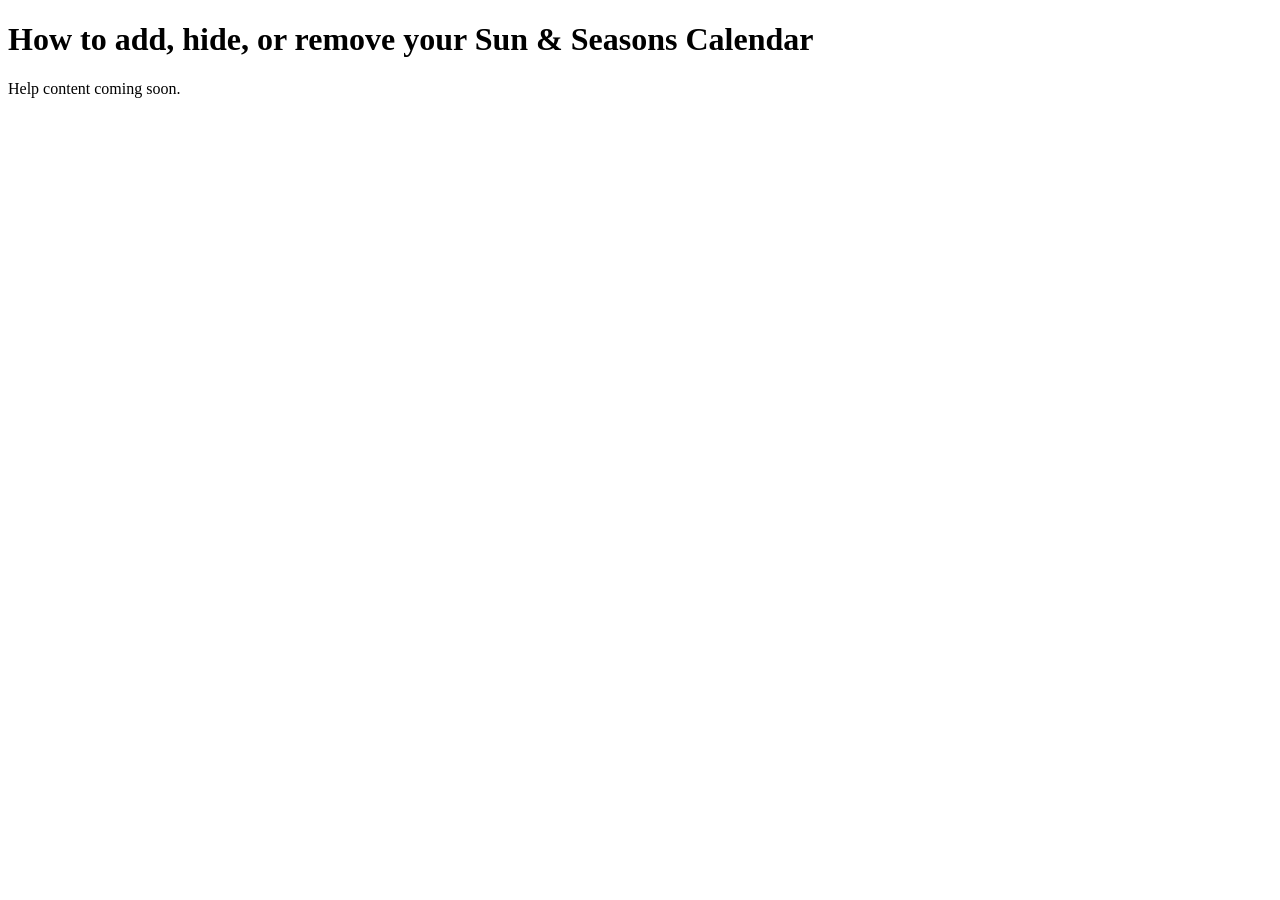
==== templates/help.html @ 1cf153e4 "Initial project scaffold - Add project plan (Sun-Seasons-Calendar-Project-Plan.md) with resolved tec" ====
<!DOCTYPE html>
<html lang="en">
<head>
  <meta charset="UTF-8">
  <meta name="viewport" content="width=device-width, initial-scale=1.0">
  <title>Help — Sun &amp; Seasons Calendar</title>
  <link rel="stylesheet" href="/static/style.css">
</head>
<body>
  <h1>How to add, hide, or remove your Sun &amp; Seasons Calendar</h1>
  <p>Help content coming soon.</p>
</body>
</html>
---- static/style.css ----
/* Sun & Seasons Calendar — base styles (MVP placeholder) */
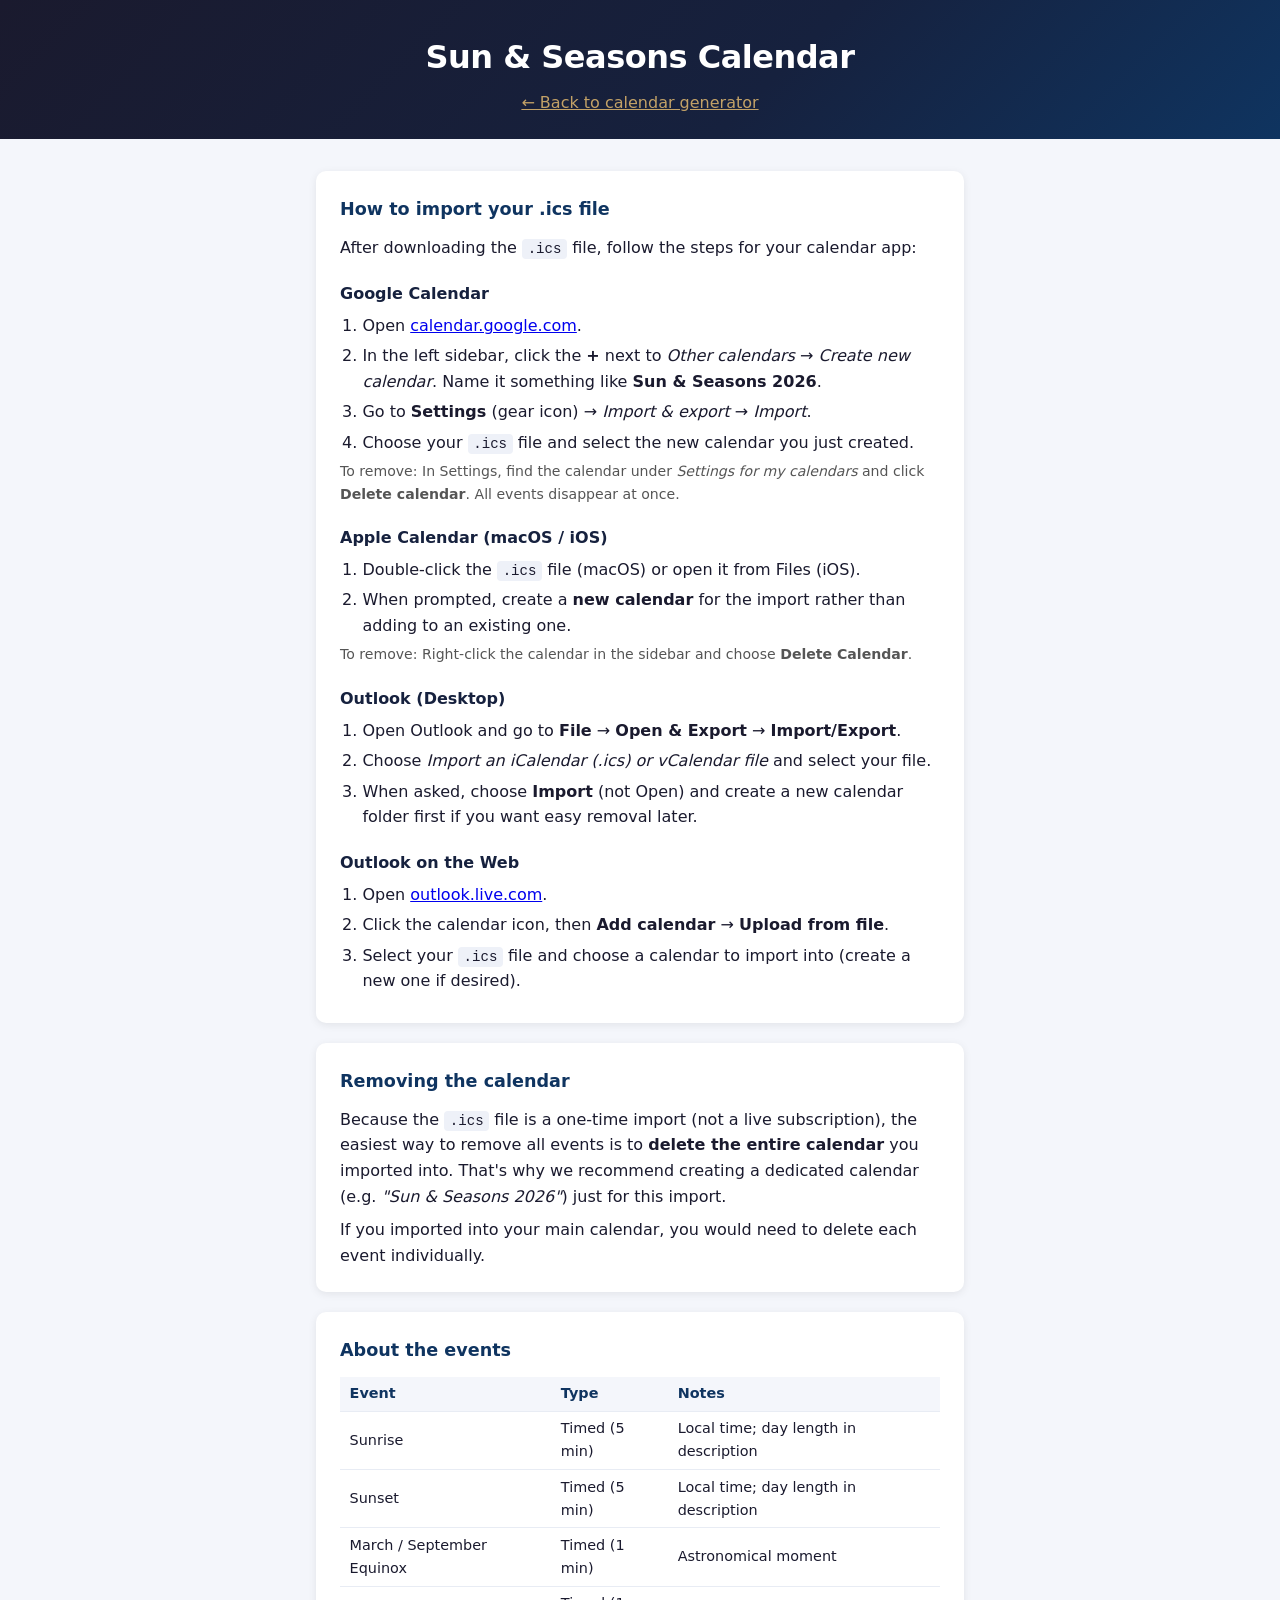
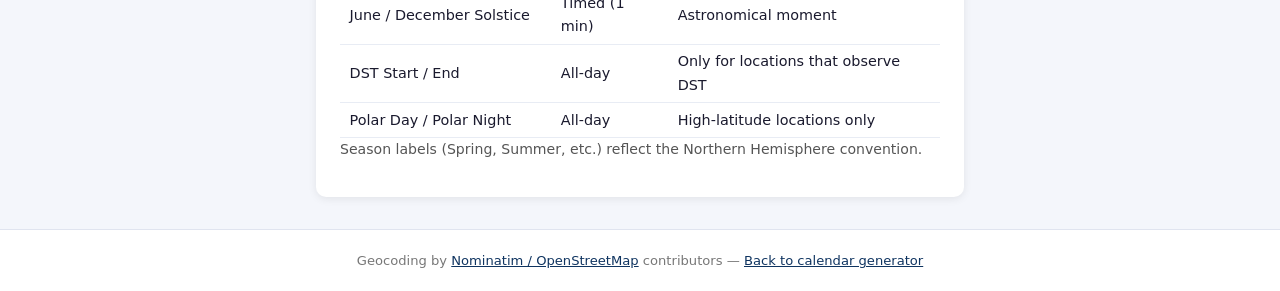
==== commit 0a46cc0b: "Complete MVP: FastAPI routes, HTML UI, CSS, geocode tests, API tests Routes wired:   GET  /         " ====
--- a/templates/help.html
+++ b/templates/help.html
@@ -3,11 +3,86 @@
 <head>
   <meta charset="UTF-8">
   <meta name="viewport" content="width=device-width, initial-scale=1.0">
-  <title>Help — Sun &amp; Seasons Calendar</title>
+  <title>Help &mdash; Sun &amp; Seasons Calendar</title>
   <link rel="stylesheet" href="/static/style.css">
 </head>
 <body>
-  <h1>How to add, hide, or remove your Sun &amp; Seasons Calendar</h1>
-  <p>Help content coming soon.</p>
+
+<header>
+  <h1>Sun &amp; Seasons Calendar</h1>
+  <p class="tagline"><a href="/">&larr; Back to calendar generator</a></p>
+</header>
+
+<main>
+  <section class="card">
+    <h2>How to import your .ics file</h2>
+    <p>After downloading the <code>.ics</code> file, follow the steps for your calendar app:</p>
+
+    <h3>Google Calendar</h3>
+    <ol>
+      <li>Open <a href="https://calendar.google.com" target="_blank" rel="noopener">calendar.google.com</a>.</li>
+      <li>In the left sidebar, click the <strong>+</strong> next to <em>Other calendars</em> &rarr; <em>Create new calendar</em>. Name it something like <strong>Sun &amp; Seasons 2026</strong>.</li>
+      <li>Go to <strong>Settings</strong> (gear icon) &rarr; <em>Import &amp; export</em> &rarr; <em>Import</em>.</li>
+      <li>Choose your <code>.ics</code> file and select the new calendar you just created.</li>
+    </ol>
+    <p class="hint">To remove: In Settings, find the calendar under <em>Settings for my calendars</em> and click <strong>Delete calendar</strong>. All events disappear at once.</p>
+
+    <h3>Apple Calendar (macOS / iOS)</h3>
+    <ol>
+      <li>Double-click the <code>.ics</code> file (macOS) or open it from Files (iOS).</li>
+      <li>When prompted, create a <strong>new calendar</strong> for the import rather than adding to an existing one.</li>
+    </ol>
+    <p class="hint">To remove: Right-click the calendar in the sidebar and choose <strong>Delete Calendar</strong>.</p>
+
+    <h3>Outlook (Desktop)</h3>
+    <ol>
+      <li>Open Outlook and go to <strong>File</strong> &rarr; <strong>Open &amp; Export</strong> &rarr; <strong>Import/Export</strong>.</li>
+      <li>Choose <em>Import an iCalendar (.ics) or vCalendar file</em> and select your file.</li>
+      <li>When asked, choose <strong>Import</strong> (not Open) and create a new calendar folder first if you want easy removal later.</li>
+    </ol>
+
+    <h3>Outlook on the Web</h3>
+    <ol>
+      <li>Open <a href="https://outlook.live.com" target="_blank" rel="noopener">outlook.live.com</a>.</li>
+      <li>Click the calendar icon, then <strong>Add calendar</strong> &rarr; <strong>Upload from file</strong>.</li>
+      <li>Select your <code>.ics</code> file and choose a calendar to import into (create a new one if desired).</li>
+    </ol>
+  </section>
+
+  <section class="card">
+    <h2>Removing the calendar</h2>
+    <p>
+      Because the <code>.ics</code> file is a one-time import (not a live subscription), the easiest way
+      to remove all events is to <strong>delete the entire calendar</strong> you imported into.
+      That's why we recommend creating a dedicated calendar (e.g. <em>"Sun &amp; Seasons 2026"</em>)
+      just for this import.
+    </p>
+    <p>If you imported into your main calendar, you would need to delete each event individually.</p>
+  </section>
+
+  <section class="card">
+    <h2>About the events</h2>
+    <table class="preview-table">
+      <thead><tr><th>Event</th><th>Type</th><th>Notes</th></tr></thead>
+      <tbody>
+        <tr><td>Sunrise</td><td>Timed (5 min)</td><td>Local time; day length in description</td></tr>
+        <tr><td>Sunset</td><td>Timed (5 min)</td><td>Local time; day length in description</td></tr>
+        <tr><td>March / September Equinox</td><td>Timed (1 min)</td><td>Astronomical moment</td></tr>
+        <tr><td>June / December Solstice</td><td>Timed (1 min)</td><td>Astronomical moment</td></tr>
+        <tr><td>DST Start / End</td><td>All-day</td><td>Only for locations that observe DST</td></tr>
+        <tr><td>Polar Day / Polar Night</td><td>All-day</td><td>High-latitude locations only</td></tr>
+      </tbody>
+    </table>
+    <p class="hint">Season labels (Spring, Summer, etc.) reflect the Northern Hemisphere convention.</p>
+  </section>
+</main>
+
+<footer>
+  <p>
+    Geocoding by <a href="https://nominatim.openstreetmap.org/" target="_blank" rel="noopener">Nominatim / OpenStreetMap</a> contributors &mdash;
+    <a href="/">Back to calendar generator</a>
+  </p>
+</footer>
+
 </body>
 </html>
--- a/static/style.css
+++ b/static/style.css
@@ -1 +1,269 @@
-/* Sun & Seasons Calendar — base styles (MVP placeholder) */
+/* Sun & Seasons Calendar — styles */
+
+*, *::before, *::after { box-sizing: border-box; margin: 0; padding: 0; }
+
+body {
+  font-family: system-ui, -apple-system, "Segoe UI", sans-serif;
+  font-size: 16px;
+  line-height: 1.6;
+  color: #1a1a2e;
+  background: #f4f6fb;
+  min-height: 100vh;
+  display: flex;
+  flex-direction: column;
+}
+
+/* ---- Header ---- */
+header {
+  background: linear-gradient(135deg, #1a1a2e 0%, #16213e 60%, #0f3460 100%);
+  color: #fff;
+  padding: 2rem 1.5rem 1.5rem;
+  text-align: center;
+}
+header h1 {
+  font-size: 2rem;
+  font-weight: 700;
+  letter-spacing: -0.5px;
+}
+header .tagline {
+  margin-top: 0.4rem;
+  opacity: 0.85;
+  font-size: 1rem;
+}
+header a { color: #e2b96f; }
+
+/* ---- Main ---- */
+main {
+  flex: 1;
+  max-width: 680px;
+  width: 100%;
+  margin: 2rem auto;
+  padding: 0 1rem;
+  display: flex;
+  flex-direction: column;
+  gap: 1.25rem;
+}
+
+/* ---- Cards ---- */
+.card {
+  background: #fff;
+  border-radius: 10px;
+  padding: 1.5rem;
+  box-shadow: 0 2px 8px rgba(0,0,0,0.08);
+}
+.card h2 {
+  font-size: 1.1rem;
+  font-weight: 600;
+  margin-bottom: 0.75rem;
+  color: #0f3460;
+}
+.card h3 {
+  font-size: 1rem;
+  font-weight: 600;
+  margin: 1.25rem 0 0.4rem;
+  color: #16213e;
+}
+.card h4 {
+  font-size: 0.95rem;
+  font-weight: 600;
+  margin: 1.25rem 0 0.5rem;
+  color: #16213e;
+}
+
+/* ---- Inputs ---- */
+.input-row {
+  display: flex;
+  gap: 0.5rem;
+  align-items: center;
+  flex-wrap: wrap;
+}
+input[type="text"],
+input[type="number"] {
+  padding: 0.55rem 0.75rem;
+  border: 1px solid #c8cfe0;
+  border-radius: 6px;
+  font-size: 0.95rem;
+  flex: 1;
+  min-width: 0;
+  transition: border-color 0.15s;
+}
+input[type="text"]:focus,
+input[type="number"]:focus {
+  outline: none;
+  border-color: #0f3460;
+  box-shadow: 0 0 0 3px rgba(15,52,96,0.12);
+}
+
+/* ---- Buttons ---- */
+button, .btn {
+  cursor: pointer;
+  font-size: 0.95rem;
+  font-family: inherit;
+  border: none;
+  border-radius: 6px;
+  padding: 0.55rem 1.1rem;
+  transition: background 0.15s, opacity 0.15s;
+}
+button:disabled { opacity: 0.55; cursor: default; }
+
+#lookup-btn {
+  background: #0f3460;
+  color: #fff;
+  white-space: nowrap;
+}
+#lookup-btn:hover:not(:disabled) { background: #16213e; }
+
+.btn-primary {
+  display: inline-block;
+  background: #e2b96f;
+  color: #1a1a2e;
+  font-weight: 600;
+  text-decoration: none;
+  padding: 0.65rem 1.4rem;
+  border-radius: 6px;
+}
+.btn-primary:hover { background: #d4a85a; }
+
+.btn-secondary {
+  background: #eef1f8;
+  color: #0f3460;
+  margin-top: 0.75rem;
+}
+.btn-secondary:hover:not(:disabled) { background: #dde3f0; }
+
+.link-btn {
+  background: none;
+  border: none;
+  color: #0f3460;
+  text-decoration: underline;
+  padding: 0;
+  font-size: 0.9rem;
+  cursor: pointer;
+}
+.link-btn:hover { color: #e2b96f; }
+
+.button-group {
+  margin: 0.75rem 0 0.5rem;
+}
+
+/* ---- Feedback ---- */
+.hint {
+  font-size: 0.88rem;
+  color: #555;
+  margin-bottom: 0.75rem;
+}
+.error {
+  color: #c0392b;
+  font-size: 0.9rem;
+  margin-top: 0.5rem;
+}
+.loading {
+  color: #555;
+  font-style: italic;
+  font-size: 0.9rem;
+  margin-top: 0.5rem;
+}
+.confirmed {
+  margin-top: 0.75rem;
+  font-size: 0.95rem;
+  color: #1a7a4a;
+  font-weight: 500;
+  display: flex;
+  align-items: center;
+  gap: 0.75rem;
+}
+
+/* ---- Candidates ---- */
+#candidate-list {
+  list-style: none;
+  margin-top: 0.5rem;
+  display: flex;
+  flex-direction: column;
+  gap: 0.35rem;
+}
+.candidate-btn {
+  text-align: left;
+  padding: 0.45rem 0.6rem;
+  border-radius: 5px;
+  font-size: 0.9rem;
+  background: #eef1f8;
+  width: 100%;
+}
+.candidate-btn:hover { background: #dde3f0; }
+
+/* ---- Import note ---- */
+.import-note {
+  font-size: 0.88rem;
+  color: #444;
+  background: #f8f9fc;
+  border-left: 3px solid #e2b96f;
+  padding: 0.6rem 0.9rem;
+  border-radius: 0 6px 6px 0;
+  margin: 0.75rem 0;
+}
+.import-note a { color: #0f3460; }
+
+/* ---- Preview ---- */
+#preview-section { margin-top: 1rem; }
+.preview-table {
+  width: 100%;
+  border-collapse: collapse;
+  font-size: 0.9rem;
+  margin-top: 0.4rem;
+}
+.preview-table th,
+.preview-table td {
+  text-align: left;
+  padding: 0.35rem 0.6rem;
+  border-bottom: 1px solid #e8ecf4;
+}
+.preview-table th {
+  font-weight: 600;
+  color: #0f3460;
+  background: #f4f6fb;
+}
+.preview-table tr:hover td { background: #f9fafc; }
+
+.event-list {
+  list-style: none;
+  font-size: 0.9rem;
+}
+.event-list li {
+  padding: 0.3rem 0;
+  border-bottom: 1px solid #eef1f8;
+}
+.event-list li:last-child { border-bottom: none; }
+
+/* ---- Footer ---- */
+footer {
+  text-align: center;
+  font-size: 0.82rem;
+  color: #777;
+  padding: 1.25rem 1rem;
+  border-top: 1px solid #e0e4ef;
+  background: #fff;
+}
+footer a { color: #0f3460; }
+
+/* ---- Utilities ---- */
+.hidden { display: none !important; }
+
+/* ---- Responsive ---- */
+@media (max-width: 500px) {
+  header h1 { font-size: 1.5rem; }
+  .input-row { flex-direction: column; }
+  input[type="text"] { width: 100%; }
+  #lookup-btn { width: 100%; }
+}
+
+/* ---- Code ---- */
+code {
+  background: #eef1f8;
+  padding: 0.15em 0.4em;
+  border-radius: 4px;
+  font-size: 0.88em;
+}
+
+ol { padding-left: 1.4rem; }
+ol li { margin-bottom: 0.3rem; }
+p + p { margin-top: 0.5rem; }
